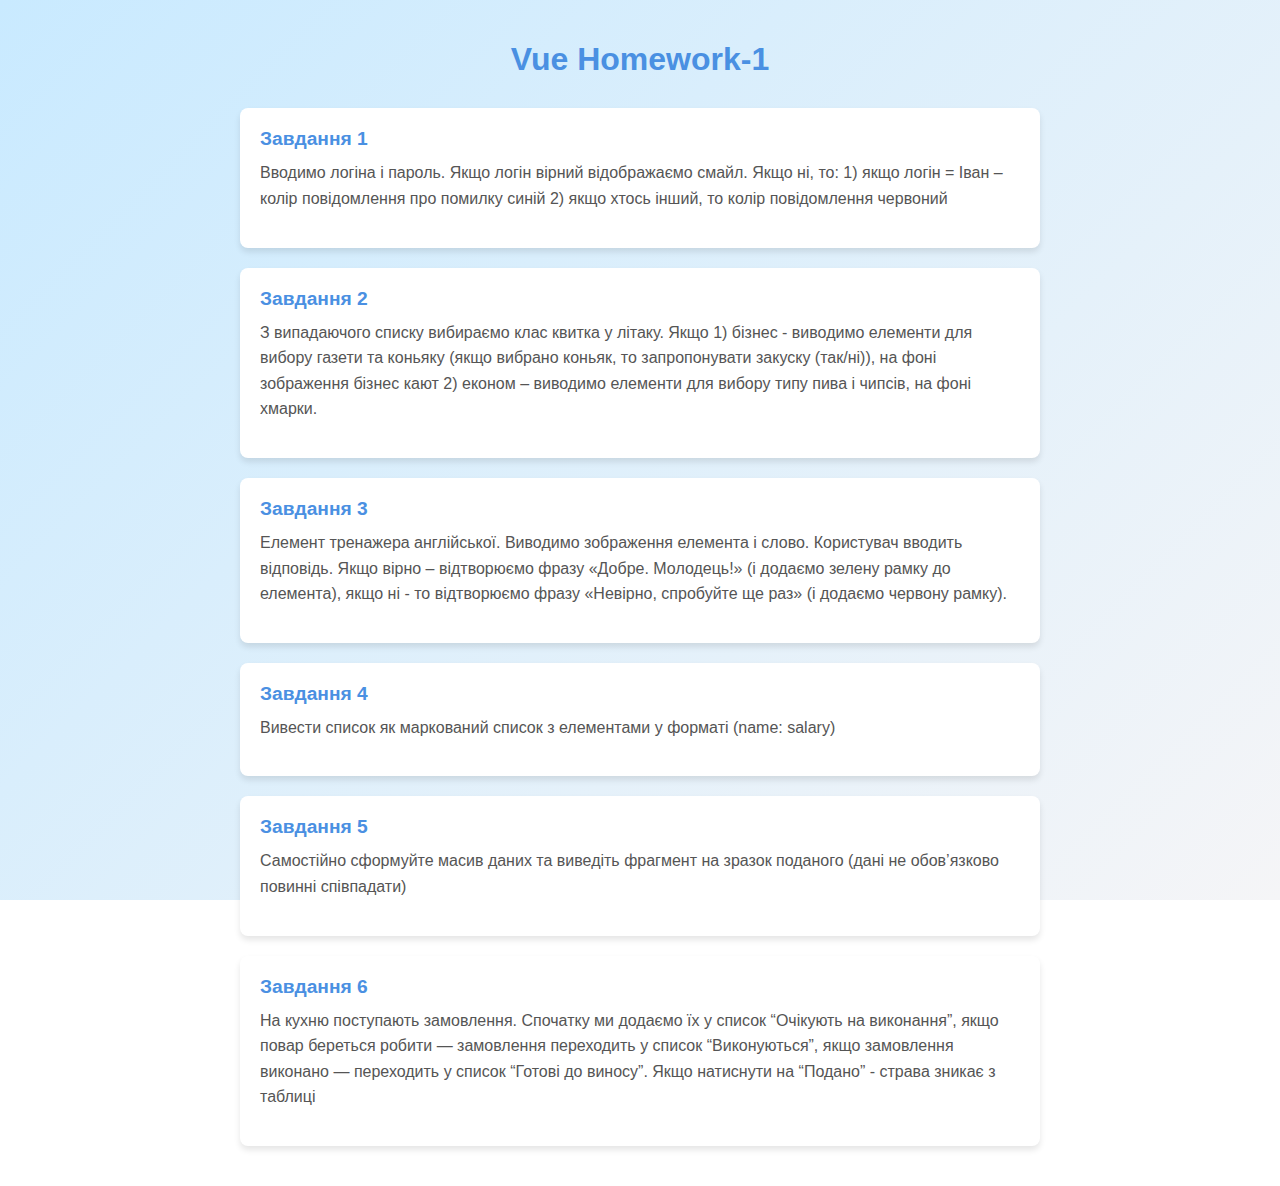
==== index.html @ 909a7036 "Finished hw" ====
<!DOCTYPE html>
<html lang="en">

<head>
    <meta charset="UTF-8">
    <meta name="viewport" content="width=device-width, initial-scale=1.0">
    <title>Vue Homework-2</title>
    <style>
         body {
            font-family: Arial, sans-serif;
            background: linear-gradient(135deg, #c9eaff, #f5f5f7);
            background-attachment: fixed;
            background-size: cover;
            margin: 0;
            padding: 20px;
            color: #333;
        }

        h1 {
            text-align: center;
            font-size: 2rem;
            color: #4a90e2;
            margin-bottom: 30px;
        }

        ul {
            list-style-type: none;
            padding: 0;
            max-width: 800px;
            margin: 0 auto;
        }

        li {
            background: white;
            margin-bottom: 20px;
            border-radius: 8px;
            box-shadow: 0 4px 6px rgba(0, 0, 0, 0.1);
            padding: 20px;
            transition: transform 0.3s ease, box-shadow 0.3s ease;
        }

        li:hover {
            transform: translateY(-5px);
            box-shadow: 0 6px 10px rgba(0, 0, 0, 0.15);
        }

        a {
            text-decoration: none;
            font-size: 1.2rem;
            color: #4a90e2;
            font-weight: bold;
        }

        a:hover {
            color: #3a78c2;
            text-decoration: underline;
        }

        /* Описание задания */
        .task-description {
            font-size: 1rem;
            color: #555;
            line-height: 1.6;
            margin-top: 10px;
        }
    </style>
</head>

<body>
    <h1>Vue Homework-1</h1>
    <ul>
        <li>
            <a href="./tasks/task_1.html">Завдання 1</a>
            <div class="task">
                <p class="task-description">
                    Вводимо логіна і пароль. Якщо логін вірний відображаємо смайл. Якщо ні, то:
                    1) якщо логін = Іван – колір повідомлення про помилку синій
                    2) якщо хтось інший, то колір повідомлення червоний
                </p>
            </div>
        </li>
        <li>
            <a href="./tasks/task_2.html">Завдання 2</a>
            <div class="task">
                <p class="task-description">
                    З випадаючого списку вибираємо клас квитка у літаку. Якщо
                    1) бізнес - виводимо елементи для вибору газети та коньяку (якщо вибрано коньяк, то запропонувати
                    закуску (так/ні)), на
                    фоні зображення бізнес кают
                    2) економ – виводимо елементи для вибору типу пива і чипсів, на фоні хмарки.
                </p>
            </div>
        </li>
        <li>
            <a href="./tasks/task_3.html">Завдання 3</a>
            <div class="task">
                <p class="task-description">
                    Елемент тренажера англійської. Виводимо зображення елемента і слово. Користувач вводить відповідь.
                    Якщо вірно –
                    відтворюємо фразу «Добре. Молодець!» (і додаємо зелену рамку до елемента), якщо ні - то відтворюємо
                    фразу «Невірно,
                    спробуйте ще раз» (і додаємо червону рамку).
                </p>
            </div>
        </li>
        <li>
            <a href="./tasks/task_4.html">Завдання 4</a>
            <div class="task">
                <p class="task-description">
                    Вивести список як маркований список з елементами у форматі (name: salary)
                </p>
            </div>
        </li>
        <li>
            <a href="./tasks/task_5.html">Завдання 5</a>
            <div class="task">
                <p class="task-description">
                    Самостійно сформуйте масив даних та виведіть фрагмент на зразок поданого (дані не обов’язково
                    повинні співпадати)
                </p>
            </div>
        </li>
        <li>
            <a href="./tasks/task_6.html">Завдання 6</a>
            <div class="task">
                <p class="task-description">
                    На кухню поступають замовлення. Спочатку ми додаємо їх у список “Очікують на виконання”, якщо повар
                    береться
                    робити — замовлення переходить у список “Виконуються”, якщо замовлення виконано — переходить у
                    список “Готові до
                    виносу”. Якщо натиснути на “Подано” - страва зникає з таблиці
                </p>
            </div>
        </li>
    </ul>
</body>

</html>
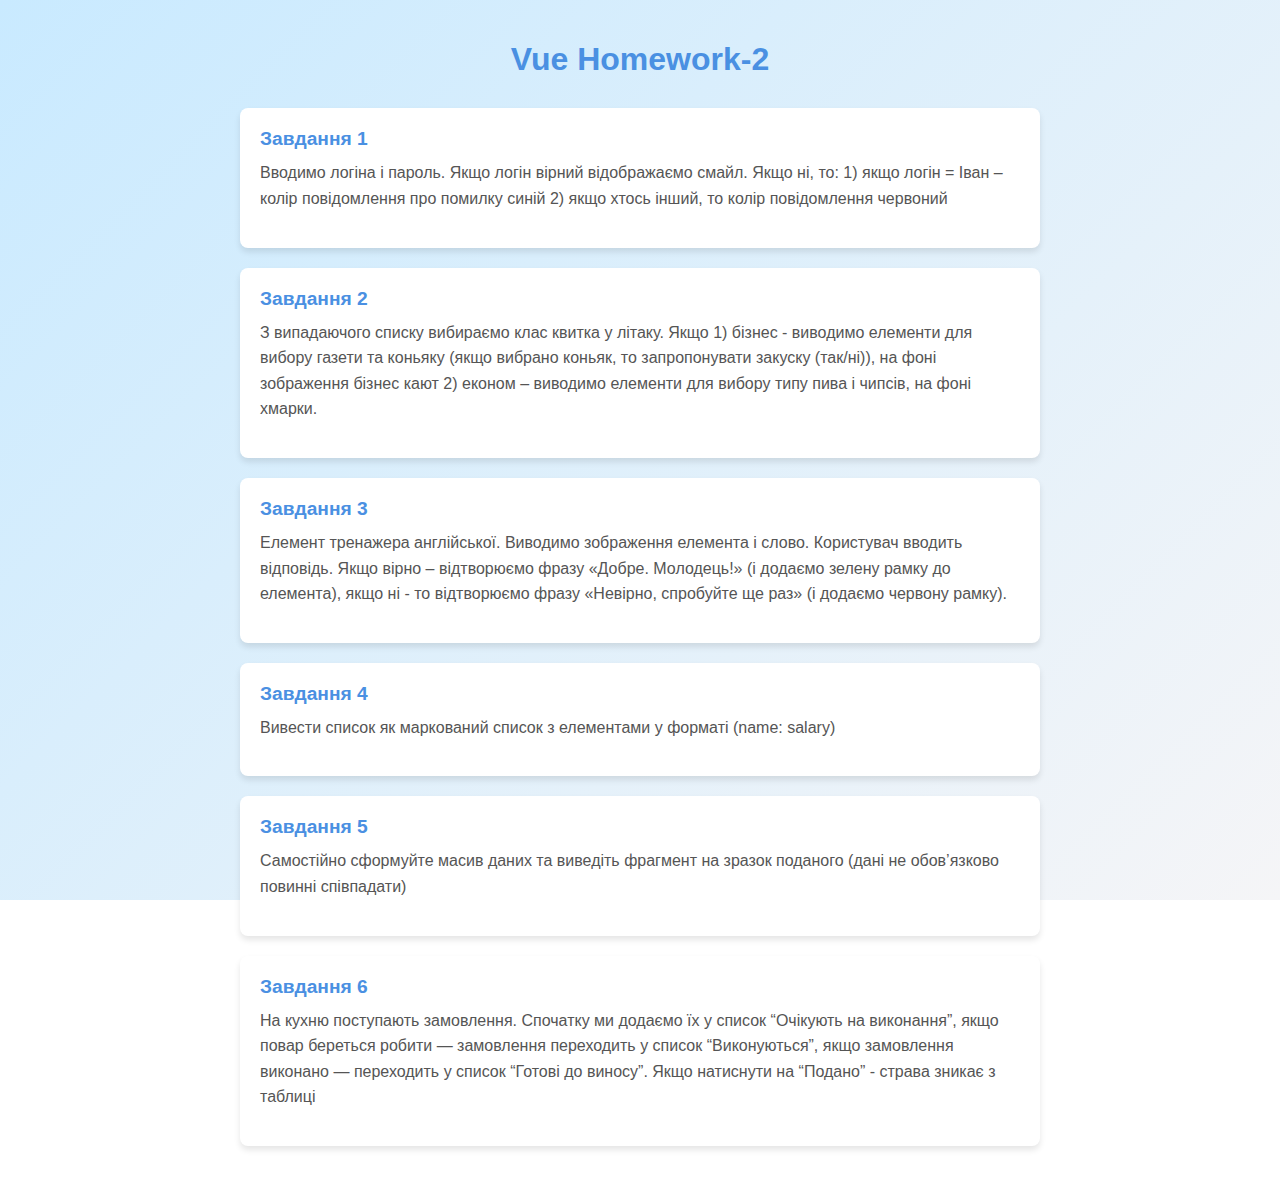
==== commit 11b499b8: "Change title" ====
--- a/index.html
+++ b/index.html
@@ -67,7 +67,7 @@
 </head>
 
 <body>
-    <h1>Vue Homework-1</h1>
+    <h1>Vue Homework-2</h1>
     <ul>
         <li>
             <a href="./tasks/task_1.html">Завдання 1</a>
